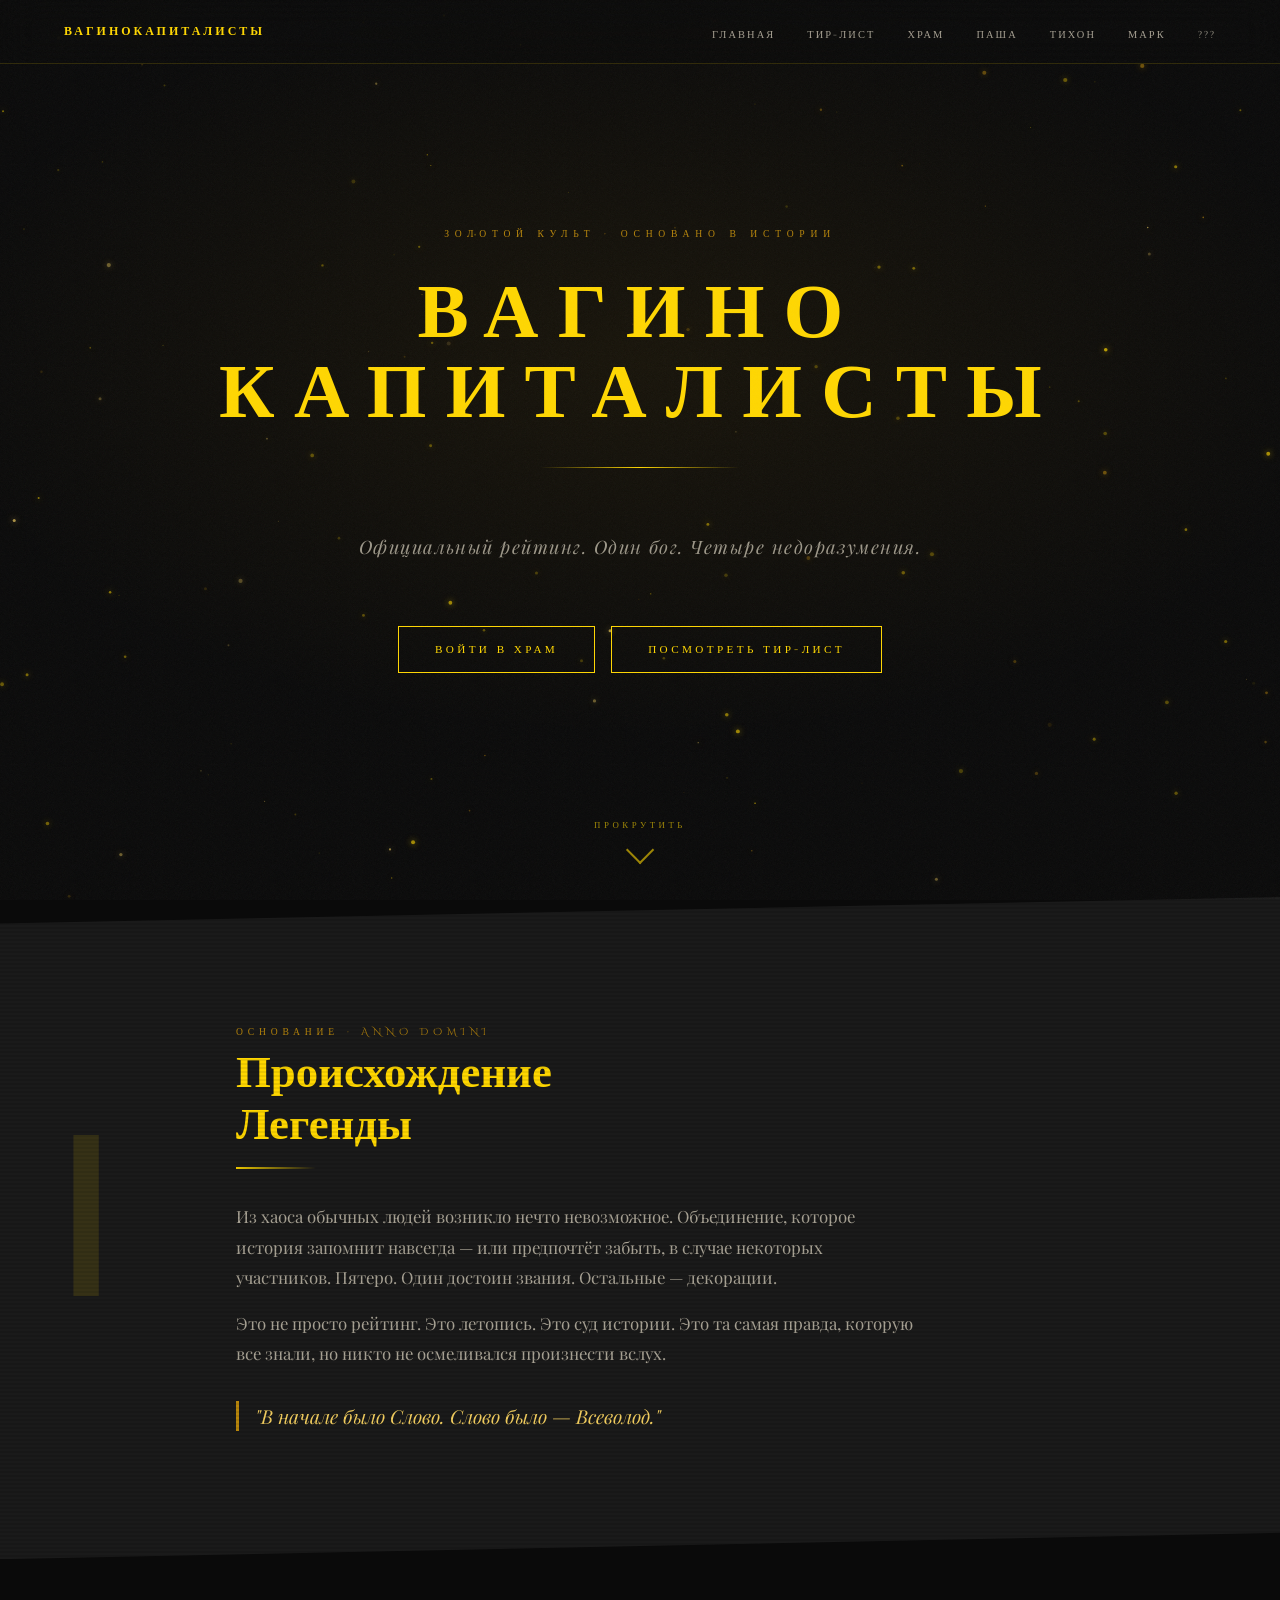
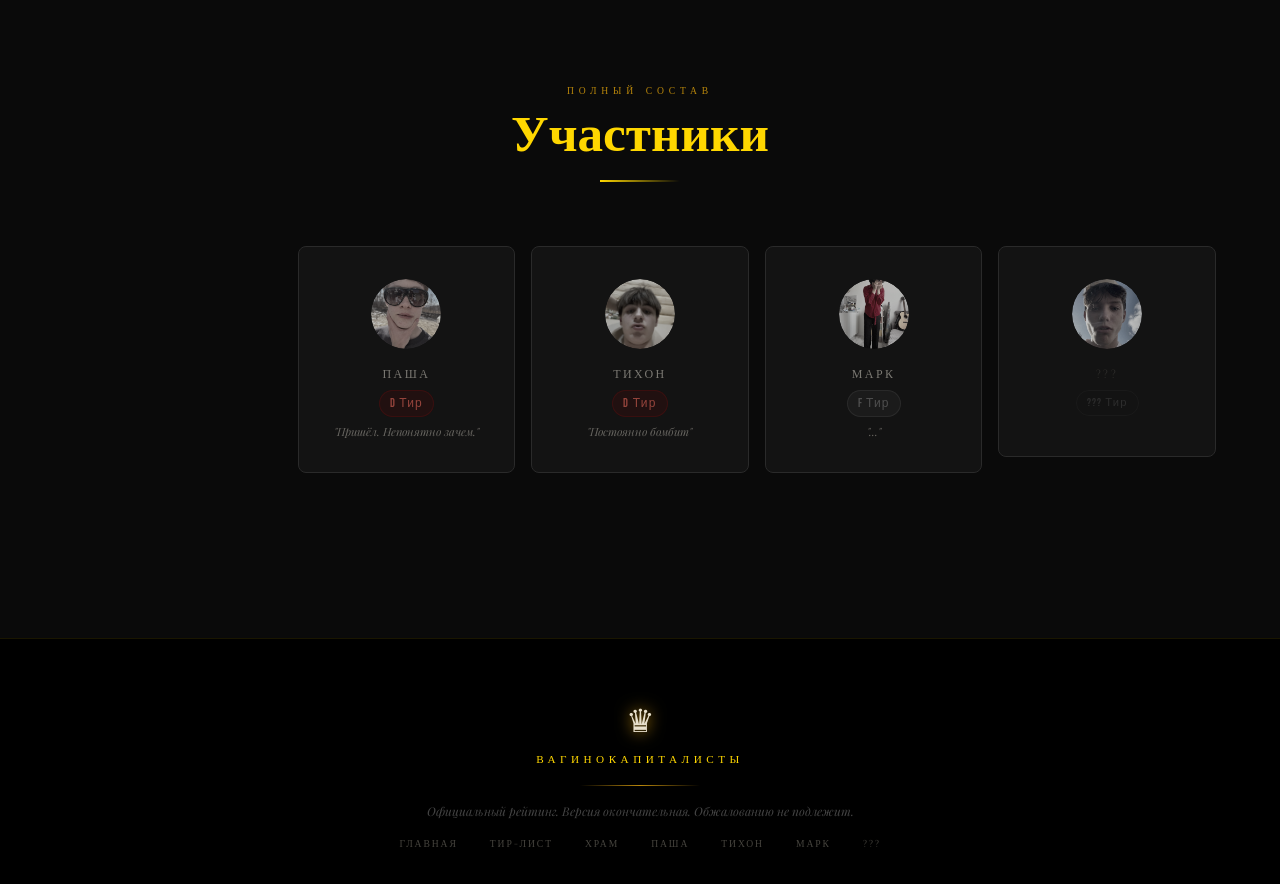
==== index.html @ ba05d70c "first commit" ====
<!DOCTYPE html>
<html lang="ru">
<head>
  <meta charset="UTF-8"/>
  <meta name="viewport" content="width=device-width, initial-scale=1.0"/>
  <title>ВАГИНОКАПИТАЛИСТЫ — Официальный Рейтинг</title>
  <link rel="stylesheet" href="style.css"/>
  <style>
    /* ── HERO ── */
    .hero {
      position: relative;
      height: 100vh;
      min-height: 600px;
      display: flex;
      flex-direction: column;
      align-items: center;
      justify-content: center;
      overflow: hidden;
      text-align: center;
    }

    #particle-canvas {
      position: absolute;
      inset: 0;
      width: 100%;
      height: 100%;
    }

    .hero-bg {
      position: absolute;
      inset: 0;
      background: radial-gradient(ellipse 80% 60% at 50% 40%, rgba(184,134,11,0.08) 0%, transparent 70%);
      pointer-events: none;
    }

    .hero-content {
      position: relative;
      z-index: 2;
      padding: 0 var(--spacing-md);
    }

    .hero-eyebrow {
      font-family: var(--font-imperial);
      font-size: 0.6rem;
      letter-spacing: 0.6em;
      color: var(--gold-dark);
      text-transform: uppercase;
      margin-bottom: var(--spacing-lg);
      animation: fade-in-up 0.8s ease 0.2s both;
    }

    .hero-title {
      font-family: var(--font-imperial);
      font-size: clamp(2rem, 6vw, 5.5rem);
      font-weight: 900;
      letter-spacing: 0.25em;
      line-height: 1.05;
      color: var(--gold);
      animation: shimmer 4s ease-in-out infinite, fade-in-up 1s ease 0.4s both;
      margin-bottom: var(--spacing-lg);
    }

    .hero-subtitle {
      font-family: var(--font-elegant);
      font-style: italic;
      font-size: clamp(0.85rem, 2vw, 1.15rem);
      color: rgba(232,224,204,0.65);
      letter-spacing: 0.08em;
      margin-bottom: var(--spacing-xl);
      animation: fade-in-up 1s ease 0.6s both;
    }

    .hero-rule {
      width: 200px;
      height: 1px;
      background: linear-gradient(90deg, transparent, var(--gold), transparent);
      margin: 0 auto var(--spacing-xl);
      animation: fade-in 1s ease 0.8s both;
    }

    .hero-cta {
      display: flex;
      gap: var(--spacing-md);
      justify-content: center;
      flex-wrap: wrap;
      animation: fade-in-up 1s ease 1s both;
    }

    /* ── ABOUT ── */
    .about-section {
      padding: var(--spacing-2xl) var(--spacing-xl);
      background: var(--gray-mid);
      position: relative;
      clip-path: polygon(0 4%, 100% 0, 100% 96%, 0 100%);
      margin: -3px 0;
    }

    .about-inner {
      max-width: 1200px;
      margin: 0 auto;
      display: grid;
      grid-template-columns: auto 1fr;
      gap: var(--spacing-2xl);
      align-items: center;
    }

    .about-numeral {
      font-family: var(--font-stats);
      font-size: clamp(140px, 18vw, 260px);
      line-height: 0.85;
      color: var(--gold);
      opacity: 0.12;
      user-select: none;
      animation: float-slow 8s ease-in-out infinite;
    }

    .about-text-block { max-width: 680px; }

    .about-title {
      font-family: var(--font-imperial);
      font-size: clamp(1.6rem, 3.5vw, 3rem);
      color: var(--gold);
      line-height: 1.15;
      margin-bottom: var(--spacing-md);
    }

    .about-body {
      font-family: var(--font-elegant);
      font-size: 1.05rem;
      line-height: 1.8;
      color: rgba(232,224,204,0.7);
      margin-bottom: var(--spacing-md);
    }

    .about-tagline {
      font-family: var(--font-elegant);
      font-style: italic;
      font-size: 1.2rem;
      color: var(--gold-pale);
      border-left: 3px solid var(--gold-dark);
      padding-left: var(--spacing-md);
      margin-top: var(--spacing-lg);
    }

    /* ── MEMBERS ── */
    .members-section {
      padding: var(--spacing-2xl) var(--spacing-xl);
      position: relative;
    }

    .members-header {
      text-align: center;
      margin-bottom: var(--spacing-xl);
    }

    .members-grid {
      display: grid;
      grid-template-columns: repeat(5, 1fr);
      gap: var(--spacing-md);
      max-width: 1200px;
      margin: 0 auto;
      align-items: start;
    }

    .member-card {
      display: flex;
      flex-direction: column;
      align-items: center;
      padding: var(--spacing-lg) var(--spacing-md);
      border-radius: var(--radius-md);
      text-align: center;
      cursor: none;
      transition: transform 0.4s cubic-bezier(0.23,1,0.32,1),
                  box-shadow 0.4s cubic-bezier(0.23,1,0.32,1);
      text-decoration: none;
    }

    /* Main card — Vsevolod */
    .member-card-vsevolod {
      background: linear-gradient(160deg, rgba(184,134,11,0.15) 0%, rgba(10,10,10,0.9) 60%);
      border: 1px solid var(--gold);
      box-shadow: 0 0 40px rgba(255,215,0,0.2), inset 0 0 40px rgba(255,215,0,0.04);
      transform: translateY(-12px) scale(1.05);
      animation: pulse-gold 3s ease-in-out infinite;
    }

    .member-card-vsevolod:hover {
      transform: translateY(-24px) scale(1.08) !important;
      box-shadow: 0 0 80px rgba(255,215,0,0.5), inset 0 0 60px rgba(255,215,0,0.08) !important;
    }

    /* Minor cards */
    .member-card-minor {
      background: rgba(20,20,20,0.9);
      border: 1px solid var(--gray-border);
      filter: saturate(0.6);
    }

    .member-card-minor:hover {
      transform: translateY(4px) !important;
      filter: saturate(0.8);
      box-shadow: 0 12px 40px rgba(0,0,0,0.7) !important;
    }

    .member-photo-wrap {
      margin-bottom: var(--spacing-md);
    }

    .member-photo-vsevolod {
      width: 90px; height: 90px;
      border-radius: 50%;
      overflow: hidden;
      padding: 3px;
      background: conic-gradient(var(--gold), var(--gold-dark), var(--gold-pale), var(--gold));
      animation: spin-slow 8s linear infinite;
    }

    .member-photo-vsevolod img {
      width: 100%; height: 100%;
      border-radius: 50%;
      display: block;
    }

    .member-photo-minor {
      width: 70px; height: 70px;
      border-radius: 50%;
      overflow: hidden;
      opacity: 0.75;
    }

    .member-photo-minor img {
      width: 100%; height: 100%;
      border-radius: 50%;
      display: block;
      filter: grayscale(40%);
    }

    .member-name {
      font-family: var(--font-imperial);
      font-size: 0.75rem;
      letter-spacing: 0.2em;
      text-transform: uppercase;
      margin-bottom: 6px;
    }

    .member-name-vsevolod {
      color: var(--gold);
      font-size: 0.85rem;
    }

    .member-name-minor { color: rgba(232,224,204,0.5); }

    .member-tier {
      font-family: var(--font-stats);
      font-size: 0.75rem;
      letter-spacing: 0.1em;
      padding: 3px 10px;
      border-radius: var(--radius-full);
    }

    .tier-badge-s {
      background: rgba(255,215,0,0.12);
      color: var(--gold);
      border: 1px solid rgba(255,215,0,0.3);
    }

    .tier-badge-d {
      background: rgba(139,0,0,0.2);
      color: var(--crimson-pale);
      border: 1px solid rgba(139,0,0,0.4);
    }

    .tier-badge-f {
      background: rgba(30,30,30,0.8);
      color: rgba(200,200,200,0.3);
      border: 1px solid rgba(100,100,100,0.2);
    }

    .tier-badge-void {
      background: transparent;
      color: rgba(200,200,200,0.15);
      border: 1px solid rgba(100,100,100,0.1);
      font-size: 0.7rem;
    }

    .member-motto {
      font-size: 0.7rem;
      font-style: italic;
      color: rgba(232,224,204,0.4);
      margin-top: 8px;
      line-height: 1.3;
    }

    .member-motto-gold { color: rgba(255,215,0,0.6); }

    @media (max-width: 900px) {
      .about-inner { grid-template-columns: 1fr; gap: var(--spacing-lg); }
      .about-numeral { display: none; }
      .members-grid { grid-template-columns: repeat(2, 1fr); }
      .member-card-vsevolod { transform: none; grid-column: 1 / -1; }
    }

    @media (max-width: 520px) {
      .members-grid { grid-template-columns: 1fr; }
    }
  </style>
</head>
<body>

<!-- NAVBAR -->
<nav class="navbar">
  <div class="navbar-logo">Вагинокапиталисты</div>
  <ul class="navbar-nav">
    <li><a href="index.html">Главная</a></li>
    <li><a href="tierlist.html">Тир-лист</a></li>
    <li><a href="vsevolod.html">Храм</a></li>
    <li><a href="pasha.html">Паша</a></li>
    <li><a href="tikhon.html">Тихон</a></li>
    <li><a href="mark.html">Марк</a></li>
    <li><a href="senya.html">???</a></li>
  </ul>
  <button class="navbar-hamburger" aria-label="Меню">
    <span></span><span></span><span></span>
  </button>
</nav>
<div class="mobile-menu">
  <a href="index.html">Главная</a>
  <a href="tierlist.html">Тир-лист</a>
  <a href="vsevolod.html">Храм Всеволода</a>
  <a href="pasha.html">Паша</a>
  <a href="tikhon.html">Тихон</a>
  <a href="mark.html">Марк</a>
  <a href="senya.html">???</a>
</div>

<!-- HERO -->
<section class="hero">
  <canvas id="particle-canvas"></canvas>
  <div class="hero-bg parallax-hero"></div>

  <div class="hero-content">
    <p class="hero-eyebrow">Золотой Культ · Основано в Истории</p>
    <h1 class="hero-title">ВАГИНО<wbr>КАПИТАЛИСТЫ</h1>
    <div class="hero-rule"></div>
    <p class="hero-subtitle">Официальный рейтинг. Один бог. Четыре недоразумения.</p>
    <div class="hero-cta">
      <a href="vsevolod.html" class="btn"><span>Войти в храм</span></a>
      <a href="tierlist.html" class="btn"><span>Посмотреть тир-лист</span></a>
    </div>
  </div>

  <div class="scroll-indicator">
    <span>Прокрутить</span>
    <div class="scroll-arrow"></div>
  </div>
</section>

<!-- ABOUT -->
<section class="about-section scanlines">
  <div class="about-inner">
    <div class="about-numeral animate-in">I</div>
    <div class="about-text-block">
      <p class="section-eyebrow animate-in">Основание · Anno Domini</p>
      <h2 class="about-title animate-in">Происхождение<br/>Легенды</h2>
      <div class="gold-line animate-in"></div>
      <p class="about-body animate-in">
        Из хаоса обычных людей возникло нечто невозможное. Объединение,
        которое история запомнит навсегда — или предпочтёт забыть,
        в случае некоторых участников. Пятеро. Один достоин звания.
        Остальные — декорации.
      </p>
      <p class="about-body animate-in">
        Это не просто рейтинг. Это летопись. Это суд истории.
        Это та самая правда, которую все знали, но никто не осмеливался
        произнести вслух.
      </p>
      <blockquote class="about-tagline animate-in">
        "В начале было Слово. Слово было — Всеволод."
      </blockquote>
    </div>
  </div>
</section>

<!-- MEMBERS PREVIEW -->
<section class="members-section">
  <div class="members-header">
    <p class="section-eyebrow">Полный состав</p>
    <h2 class="section-title" style="font-size: clamp(1.8rem,4vw,3.2rem);">Участники</h2>
    <div class="gold-line" style="margin: 0 auto var(--spacing-lg);"></div>
  </div>

  <div class="members-grid">

    <!-- VSEVOLOD — главный -->
    <a href="vsevolod.html" class="member-card member-card-vsevolod animate-in">
      <div class="member-photo-wrap">
        <div class="member-photo-vsevolod">
          <img src="photos/vsevolod/IMG_0241.jpg" alt="Всеволод" style="object-fit:cover;"/>
        </div>
      </div>
      <div class="member-name member-name-vsevolod">Всеволод</div>
      <div class="member-tier tier-badge-s">S+ · БОГОЧЕЛОВЕК</div>
      <p class="member-motto member-motto-gold">"Превосходит человеческое понимание"</p>
    </a>

    <!-- PASHA -->
    <a href="pasha.html" class="member-card member-card-minor animate-in">
      <div class="member-photo-wrap">
        <div class="member-photo-minor">
          <img src="photos/pasha/IMG_1363.jpg" alt="Паша" style="object-fit:cover;"/>
        </div>
      </div>
      <div class="member-name member-name-minor">Паша</div>
      <div class="member-tier tier-badge-d">D Тир</div>
      <p class="member-motto">"Пришёл. Непонятно зачем."</p>
    </a>

    <!-- TIKHON -->
    <a href="tikhon.html" class="member-card member-card-minor animate-in">
      <div class="member-photo-wrap">
        <div class="member-photo-minor">
          <img src="photos/tikhon/IMG_2319.JPG" alt="Тихон" style="object-fit:cover;"/>
        </div>
      </div>
      <div class="member-name member-name-minor">Тихон</div>
      <div class="member-tier tier-badge-d">D Тир</div>
      <p class="member-motto">"Постоянно бомбит"</p>
    </a>

    <!-- MARK -->
    <a href="mark.html" class="member-card member-card-minor animate-in">
      <div class="member-photo-wrap">
        <div class="member-photo-minor">
          <img src="photos/mark/IMG_2134.jpg" alt="Марк" style="object-fit:cover;"/>
        </div>
      </div>
      <div class="member-name member-name-minor">Марк</div>
      <div class="member-tier tier-badge-f">F Тир</div>
      <p class="member-motto">"..."</p>
    </a>

    <!-- SENYA -->
    <a href="senya.html" class="member-card member-card-minor animate-in">
      <div class="member-photo-wrap">
        <div class="member-photo-minor">
          <img src="photos/senya/IMG_2318.JPG" alt="???" style="object-fit:cover;"/>
        </div>
      </div>
      <div class="member-name member-name-minor" style="opacity:0.25;">???</div>
      <div class="member-tier tier-badge-void">??? Тир</div>
      <p class="member-motto" style="opacity:0.25;"></p>
    </a>

  </div>
</section>

<!-- FOOTER -->
<footer class="footer">
  <div class="footer-crown">♛</div>
  <div class="footer-title">Вагинокапиталисты</div>
  <div class="footer-divider"></div>
  <p class="footer-sub">Официальный рейтинг. Версия окончательная. Обжалованию не подлежит.</p>
  <div class="footer-links">
    <a href="index.html">Главная</a>
    <a href="tierlist.html">Тир-лист</a>
    <a href="vsevolod.html">Храм</a>
    <a href="pasha.html">Паша</a>
    <a href="tikhon.html">Тихон</a>
    <a href="mark.html">Марк</a>
    <a href="senya.html">???</a>
  </div>
</footer>

<script src="script.js"></script>
</body>
</html>
---- style.css ----
@import url('https://fonts.googleapis.com/css2?family=Cinzel+Decorative:wght@400;700;900&family=Playfair+Display:ital,wght@0,400;0,700;1,400&family=Bebas+Neue&display=swap');

/* ═══════════════════════════════════════════
   ROOT VARIABLES
═══════════════════════════════════════════ */
:root {
  --black:       #0a0a0a;
  --black-deep:  #000000;
  --gray-dark:   #111111;
  --gray-mid:    #1a1a1a;
  --gray-card:   #141414;
  --gray-border: #2a2a2a;
  --gray-muted:  #444444;

  --gold:        #FFD700;
  --gold-dark:   #B8860B;
  --gold-pale:   #f5d060;
  --gold-dim:    #6b5a00;

  --crimson:     #8B0000;
  --crimson-mid: #4a0000;
  --crimson-pale:#c0392b;

  --orange-dark: #3d1a00;
  --cold-dark:   #1a1a2e;

  --spacing-xs:  4px;
  --spacing-sm:  8px;
  --spacing-md:  16px;
  --spacing-lg:  32px;
  --spacing-xl:  64px;
  --spacing-2xl: 128px;

  --radius-sm:   4px;
  --radius-md:   8px;
  --radius-lg:   16px;
  --radius-full: 9999px;

  --font-imperial: 'Cinzel Decorative', serif;
  --font-elegant:  'Playfair Display', serif;
  --font-stats:    'Bebas Neue', sans-serif;
}

/* ═══════════════════════════════════════════
   RESET & BASE
═══════════════════════════════════════════ */
*, *::before, *::after {
  box-sizing: border-box;
  margin: 0;
  padding: 0;
}

html {
  scroll-behavior: smooth;
  scrollbar-width: thin;
  scrollbar-color: var(--gold) var(--black);
}

::-webkit-scrollbar { width: 8px; }
::-webkit-scrollbar-track { background: var(--black); }
::-webkit-scrollbar-thumb {
  background: linear-gradient(180deg, var(--gold), var(--gold-dark));
  border-radius: 4px;
}
::-webkit-scrollbar-thumb:hover { background: var(--gold-pale); }

body {
  background-color: var(--black);
  color: #e8e0cc;
  font-family: var(--font-elegant);
  line-height: 1.6;
  cursor: none;
  overflow-x: hidden;
}

a { color: inherit; text-decoration: none; }

/* ═══════════════════════════════════════════
   GRAIN OVERLAY
═══════════════════════════════════════════ */
body::after {
  content: '';
  position: fixed;
  inset: 0;
  pointer-events: none;
  z-index: 9998;
  opacity: 0.045;
  background-image: url("data:image/svg+xml,%3Csvg viewBox='0 0 512 512' xmlns='http://www.w3.org/2000/svg'%3E%3Cfilter id='noise'%3E%3CfeTurbulence type='fractalNoise' baseFrequency='0.75' numOctaves='4' stitchTiles='stitch'/%3E%3C/filter%3E%3Crect width='100%25' height='100%25' filter='url(%23noise)'/%3E%3C/svg%3E");
  background-repeat: repeat;
  background-size: 200px 200px;
}

/* ═══════════════════════════════════════════
   CUSTOM CURSOR
═══════════════════════════════════════════ */
#custom-cursor {
  position: fixed;
  width: 28px;
  height: 28px;
  pointer-events: none;
  z-index: 99999;
  transform: translate(-50%, -50%);
  transition: transform 0.08s ease, opacity 0.2s ease;
  filter: drop-shadow(0 0 6px var(--gold));
}

/* ═══════════════════════════════════════════
   SCANLINES (used on dark sections)
═══════════════════════════════════════════ */
.scanlines::before {
  content: '';
  position: absolute;
  inset: 0;
  background: repeating-linear-gradient(
    0deg,
    transparent,
    transparent 2px,
    rgba(0,0,0,0.08) 2px,
    rgba(0,0,0,0.08) 4px
  );
  pointer-events: none;
  z-index: 1;
}

/* ═══════════════════════════════════════════
   NAVBAR
═══════════════════════════════════════════ */
.navbar {
  position: fixed;
  top: 0; left: 0; right: 0;
  z-index: 1000;
  padding: 0 var(--spacing-xl);
  height: 64px;
  display: flex;
  align-items: center;
  justify-content: space-between;
  background: rgba(10,10,10,0.6);
  backdrop-filter: blur(20px) saturate(180%);
  -webkit-backdrop-filter: blur(20px) saturate(180%);
  border-bottom: 1px solid rgba(255,215,0,0.15);
  transition: background 0.3s ease;
}

.navbar-logo {
  font-family: var(--font-imperial);
  font-size: 0.75rem;
  font-weight: 700;
  color: var(--gold);
  letter-spacing: 0.25em;
  text-transform: uppercase;
  white-space: nowrap;
}

.navbar-nav {
  display: flex;
  align-items: center;
  gap: var(--spacing-lg);
  list-style: none;
}

.navbar-nav a {
  font-family: var(--font-imperial);
  font-size: 0.65rem;
  font-weight: 400;
  letter-spacing: 0.2em;
  color: rgba(232,224,204,0.7);
  text-transform: uppercase;
  transition: color 0.2s ease;
  position: relative;
}

.navbar-nav a::after {
  content: '';
  position: absolute;
  bottom: -4px; left: 0; right: 0;
  height: 1px;
  background: var(--gold);
  transform: scaleX(0);
  transition: transform 0.25s ease;
}

.navbar-nav a:hover { color: var(--gold); }
.navbar-nav a:hover::after { transform: scaleX(1); }

.navbar-hamburger {
  display: none;
  flex-direction: column;
  gap: 5px;
  cursor: pointer;
  background: none;
  border: none;
  padding: 4px;
}

.navbar-hamburger span {
  display: block;
  width: 24px;
  height: 2px;
  background: var(--gold);
  transition: all 0.3s ease;
}

.mobile-menu {
  display: none;
  position: fixed;
  inset: 64px 0 0 0;
  background: rgba(10,10,10,0.97);
  z-index: 999;
  flex-direction: column;
  align-items: center;
  justify-content: center;
  gap: var(--spacing-xl);
  backdrop-filter: blur(20px);
}

.mobile-menu.open { display: flex; }

.mobile-menu a {
  font-family: var(--font-imperial);
  font-size: 1.2rem;
  letter-spacing: 0.3em;
  color: var(--gold);
  text-transform: uppercase;
  transition: opacity 0.2s;
}

.mobile-menu a:hover { opacity: 0.7; }

/* ═══════════════════════════════════════════
   FOOTER
═══════════════════════════════════════════ */
.footer {
  background: var(--black-deep);
  border-top: 1px solid rgba(255,215,0,0.1);
  padding: var(--spacing-xl) var(--spacing-xl) var(--spacing-lg);
  text-align: center;
}

.footer-crown {
  font-size: 2rem;
  line-height: 1;
  margin-bottom: var(--spacing-md);
  filter: drop-shadow(0 0 8px var(--gold-dark));
}

.footer-title {
  font-family: var(--font-imperial);
  font-size: 0.7rem;
  letter-spacing: 0.4em;
  color: var(--gold);
  text-transform: uppercase;
  margin-bottom: var(--spacing-sm);
}

.footer-sub {
  font-family: var(--font-elegant);
  font-size: 0.75rem;
  color: var(--gray-muted);
  font-style: italic;
}

.footer-divider {
  width: 120px;
  height: 1px;
  background: linear-gradient(90deg, transparent, var(--gold-dark), transparent);
  margin: var(--spacing-md) auto;
}

.footer-links {
  display: flex;
  justify-content: center;
  gap: var(--spacing-lg);
  flex-wrap: wrap;
  margin-top: var(--spacing-md);
}

.footer-links a {
  font-family: var(--font-imperial);
  font-size: 0.6rem;
  letter-spacing: 0.2em;
  color: rgba(232,224,204,0.3);
  text-transform: uppercase;
  transition: color 0.2s ease;
}

.footer-links a:hover { color: var(--gold); }

/* ═══════════════════════════════════════════
   SECTION DIVIDERS (clip-path)
═══════════════════════════════════════════ */
.divider-angle-down {
  clip-path: polygon(0 0, 100% 0, 100% 80%, 0 100%);
}

.divider-angle-up {
  clip-path: polygon(0 20%, 100% 0, 100% 100%, 0 100%);
}

.divider-chevron-down {
  clip-path: polygon(0 0, 100% 0, 100% 75%, 50% 100%, 0 75%);
}

/* ═══════════════════════════════════════════
   CARDS
═══════════════════════════════════════════ */
.card {
  background: var(--gray-card);
  border: 1px solid var(--gray-border);
  border-radius: var(--radius-md);
  overflow: hidden;
  transition: transform 0.4s cubic-bezier(0.23, 1, 0.32, 1),
              box-shadow 0.4s cubic-bezier(0.23, 1, 0.32, 1);
  transform-style: preserve-3d;
  will-change: transform;
}

.card-gold {
  border-color: var(--gold-dark);
  box-shadow: 0 0 30px rgba(255,215,0,0.15), inset 0 0 60px rgba(255,215,0,0.03);
}

.card-gold:hover {
  box-shadow: 0 0 60px rgba(255,215,0,0.35), inset 0 0 60px rgba(255,215,0,0.06);
  transform: translateY(-8px) scale(1.02);
}

.card-dark:hover {
  box-shadow: 0 8px 32px rgba(0,0,0,0.8);
  transform: translateY(-4px);
}

/* ═══════════════════════════════════════════
   STAT BARS
═══════════════════════════════════════════ */
.stat-row {
  margin-bottom: var(--spacing-md);
}

.stat-label {
  display: flex;
  justify-content: space-between;
  align-items: baseline;
  margin-bottom: 6px;
  font-family: var(--font-stats);
  font-size: 0.9rem;
  letter-spacing: 0.1em;
  color: rgba(232,224,204,0.8);
}

.stat-value {
  color: var(--gold);
  font-size: 1.1rem;
}

.stat-track {
  height: 6px;
  background: rgba(255,255,255,0.06);
  border-radius: 3px;
  overflow: visible;
  position: relative;
}

.stat-fill {
  height: 100%;
  border-radius: 3px;
  width: 0%;
  transition: width 1.5s cubic-bezier(0.23, 1, 0.32, 1);
  position: relative;
}

.stat-fill::after {
  content: '';
  position: absolute;
  right: 0; top: 50%;
  transform: translateY(-50%);
  width: 10px; height: 10px;
  border-radius: 50%;
  background: inherit;
  box-shadow: 0 0 8px currentColor;
}

.stat-fill-gold {
  background: linear-gradient(90deg, var(--gold-dark), var(--gold));
}

.stat-fill-red {
  background: linear-gradient(90deg, #4a0000, var(--crimson-pale));
}

/* ═══════════════════════════════════════════
   PHOTO FRAMES
═══════════════════════════════════════════ */
.photo-frame-gold {
  position: relative;
  border-radius: 50%;
  padding: 4px;
  background: conic-gradient(from 0deg, var(--gold), var(--gold-dark), var(--gold-pale), var(--gold), var(--gold-dark), var(--gold));
  animation: spin-border 6s linear infinite;
  display: inline-block;
}

.photo-frame-gold img {
  border-radius: 50%;
  display: block;
}

@keyframes spin-border {
  to { background: conic-gradient(from 360deg, var(--gold), var(--gold-dark), var(--gold-pale), var(--gold), var(--gold-dark), var(--gold)); }
}

/* ═══════════════════════════════════════════
   KEYFRAMES
═══════════════════════════════════════════ */
@keyframes shimmer {
  0%, 100% {
    text-shadow:
      0 0 20px rgba(255,215,0,0.8),
      0 0 40px rgba(255,215,0,0.4),
      0 0 80px rgba(255,215,0,0.2);
    color: var(--gold);
  }
  50% {
    text-shadow:
      0 0 30px rgba(255,215,0,1),
      0 0 60px rgba(255,215,0,0.7),
      0 0 120px rgba(255,215,0,0.4),
      0 0 200px rgba(255,215,0,0.2);
    color: var(--gold-pale);
  }
}

@keyframes float {
  0%, 100% { transform: translateY(0px); }
  50% { transform: translateY(-12px); }
}

@keyframes float-slow {
  0%, 100% { transform: translateY(0px) rotate(0deg); }
  50% { transform: translateY(-20px) rotate(5deg); }
}

@keyframes glitch {
  0%, 90%, 100% {
    text-shadow: none;
    transform: none;
  }
  91% {
    text-shadow: 3px 0 var(--crimson-pale), -3px 0 cyan;
    transform: skewX(2deg);
  }
  93% {
    text-shadow: -4px 0 var(--crimson-pale), 4px 0 cyan;
    transform: skewX(-2deg);
  }
  95% {
    text-shadow: 2px 0 #ff00ff, -2px 0 #00ffff;
    transform: skewX(1deg);
  }
  97% {
    text-shadow: none;
    transform: skewX(-1deg);
  }
}

@keyframes pulse-gold {
  0%, 100% { box-shadow: 0 0 20px rgba(255,215,0,0.3); }
  50% { box-shadow: 0 0 60px rgba(255,215,0,0.7), 0 0 120px rgba(255,215,0,0.3); }
}

@keyframes bounce-arrow {
  0%, 100% { transform: translateY(0); opacity: 1; }
  50% { transform: translateY(8px); opacity: 0.6; }
}

@keyframes fade-in-up {
  from { opacity: 0; transform: translateY(30px); }
  to { opacity: 1; transform: translateY(0); }
}

@keyframes fade-in {
  from { opacity: 0; }
  to { opacity: 1; }
}

@keyframes noise-flicker {
  0%, 100% { opacity: 0.05; }
  50% { opacity: 0.12; }
}

@keyframes static-noise {
  0% { background-position: 0 0; }
  25% { background-position: 100px 50px; }
  50% { background-position: -50px 100px; }
  75% { background-position: 80px -30px; }
  100% { background-position: 0 0; }
}

@keyframes tier-glow {
  0%, 100% {
    text-shadow: 0 0 20px rgba(255,215,0,0.9), 0 0 40px rgba(255,215,0,0.5);
    color: var(--gold);
  }
  50% {
    text-shadow: 0 0 40px rgba(255,215,0,1), 0 0 80px rgba(255,215,0,0.8), 0 0 120px rgba(255,215,0,0.4);
    color: var(--gold-pale);
  }
}

@keyframes rage-fill {
  0% { width: 0%; }
  70% { width: 100%; }
  80% { width: 110%; box-shadow: 0 0 20px #ff4400; }
  90% { width: 105%; }
  100% { width: 115%; box-shadow: 0 0 40px #ff0000, 0 0 80px #ff4400; }
}

@keyframes rage-flicker {
  0%, 100% { opacity: 1; }
  50% { opacity: 0.7; }
  75% { opacity: 0.9; }
}

@keyframes spin-slow {
  to { transform: rotate(360deg); }
}

@keyframes slide-in-left {
  from { opacity: 0; transform: translateX(-60px); }
  to { opacity: 1; transform: translateX(0); }
}

@keyframes slide-in-right {
  from { opacity: 0; transform: translateX(60px); }
  to { opacity: 1; transform: translateX(0); }
}

/* ═══════════════════════════════════════════
   ENTRY ANIMATIONS
═══════════════════════════════════════════ */
.animate-in {
  opacity: 0;
  animation: fade-in-up 0.8s cubic-bezier(0.23, 1, 0.32, 1) forwards;
}

.animate-in:nth-child(1) { animation-delay: 0.1s; }
.animate-in:nth-child(2) { animation-delay: 0.2s; }
.animate-in:nth-child(3) { animation-delay: 0.3s; }
.animate-in:nth-child(4) { animation-delay: 0.4s; }
.animate-in:nth-child(5) { animation-delay: 0.5s; }
.animate-in:nth-child(6) { animation-delay: 0.6s; }

/* ═══════════════════════════════════════════
   BUTTONS
═══════════════════════════════════════════ */
.btn {
  display: inline-flex;
  align-items: center;
  justify-content: center;
  gap: 8px;
  padding: 14px 36px;
  font-family: var(--font-imperial);
  font-size: 0.7rem;
  letter-spacing: 0.3em;
  text-transform: uppercase;
  border: 1px solid var(--gold);
  color: var(--gold);
  background: transparent;
  cursor: none;
  transition: all 0.3s cubic-bezier(0.23, 1, 0.32, 1);
  position: relative;
  overflow: hidden;
}

.btn::before {
  content: '';
  position: absolute;
  inset: 0;
  background: var(--gold);
  transform: translateY(101%);
  transition: transform 0.3s cubic-bezier(0.23, 1, 0.32, 1);
}

.btn:hover {
  color: var(--black);
}

.btn:hover::before { transform: translateY(0); }

.btn span { position: relative; z-index: 1; }

.btn-crimson {
  border-color: var(--crimson-pale);
  color: var(--crimson-pale);
}

.btn-crimson::before { background: var(--crimson-pale); }
.btn-crimson:hover { color: white; }

/* ═══════════════════════════════════════════
   SECTION LABELS
═══════════════════════════════════════════ */
.section-eyebrow {
  font-family: var(--font-imperial);
  font-size: 0.6rem;
  letter-spacing: 0.5em;
  color: var(--gold-dark);
  text-transform: uppercase;
  margin-bottom: var(--spacing-sm);
}

.section-title {
  font-family: var(--font-imperial);
  color: var(--gold);
  line-height: 1.1;
  margin-bottom: var(--spacing-md);
}

.gold-line {
  width: 80px;
  height: 2px;
  background: linear-gradient(90deg, var(--gold), transparent);
  margin-bottom: var(--spacing-lg);
}

/* ═══════════════════════════════════════════
   VERDICT BOX
═══════════════════════════════════════════ */
.verdict-box {
  border: 1px solid;
  padding: var(--spacing-lg) var(--spacing-xl);
  text-align: center;
  position: relative;
  margin: var(--spacing-xl) auto;
  max-width: 600px;
}

.verdict-box::before {
  content: 'ВЕРДИКТ';
  position: absolute;
  top: -12px; left: 50%;
  transform: translateX(-50%);
  font-family: var(--font-imperial);
  font-size: 0.55rem;
  letter-spacing: 0.4em;
  padding: 2px 16px;
}

.verdict-box-gold {
  border-color: var(--gold-dark);
}

.verdict-box-gold::before {
  background: var(--black);
  color: var(--gold-dark);
}

.verdict-box-red {
  border-color: var(--crimson);
}

.verdict-box-red::before {
  background: var(--black);
  color: var(--crimson-pale);
}

.verdict-text {
  font-family: var(--font-elegant);
  font-size: 1.1rem;
  font-style: italic;
  line-height: 1.5;
}

/* ═══════════════════════════════════════════
   PHOTO PLACEHOLDER
═══════════════════════════════════════════ */
.photo-circle {
  width: 120px;
  height: 120px;
  border-radius: 50%;
  overflow: hidden;
  display: block;
  position: relative;
}

.photo-circle img {
  width: 100%;
  height: 100%;
  object-fit: cover;
}

/* ═══════════════════════════════════════════
   SCROLL INDICATOR
═══════════════════════════════════════════ */
.scroll-indicator {
  position: absolute;
  bottom: 40px;
  left: 50%;
  transform: translateX(-50%);
  display: flex;
  flex-direction: column;
  align-items: center;
  gap: 8px;
  animation: bounce-arrow 1.5s ease-in-out infinite;
  opacity: 0.6;
}

.scroll-indicator span {
  font-family: var(--font-imperial);
  font-size: 0.55rem;
  letter-spacing: 0.4em;
  color: var(--gold);
  text-transform: uppercase;
}

.scroll-arrow {
  width: 20px;
  height: 20px;
  border-right: 2px solid var(--gold);
  border-bottom: 2px solid var(--gold);
  transform: rotate(45deg);
}

/* ═══════════════════════════════════════════
   PAGE HEADER (inner pages)
═══════════════════════════════════════════ */
.page-header {
  padding: 160px var(--spacing-xl) var(--spacing-2xl);
  position: relative;
  overflow: hidden;
}

.page-header::after {
  content: '';
  position: absolute;
  inset: 0;
  opacity: 0.04;
  background-image: url("data:image/svg+xml,%3Csvg viewBox='0 0 512 512' xmlns='http://www.w3.org/2000/svg'%3E%3Cfilter id='noise'%3E%3CfeTurbulence type='fractalNoise' baseFrequency='0.65' numOctaves='3' stitchTiles='stitch'/%3E%3C/filter%3E%3Crect width='100%25' height='100%25' filter='url(%23noise)'/%3E%3C/svg%3E");
  pointer-events: none;
}

.page-header-inner {
  position: relative;
  z-index: 1;
  max-width: 1200px;
  margin: 0 auto;
}

.page-header-number {
  font-family: var(--font-stats);
  font-size: clamp(120px, 25vw, 280px);
  line-height: 0.8;
  position: absolute;
  right: -20px;
  bottom: -30px;
  opacity: 0.04;
  color: var(--gold);
  pointer-events: none;
  user-select: none;
}

/* ═══════════════════════════════════════════
   CONTAINER
═══════════════════════════════════════════ */
.container {
  max-width: 1200px;
  margin: 0 auto;
  padding: 0 var(--spacing-xl);
}

.section {
  padding: var(--spacing-2xl) var(--spacing-xl);
}

/* ═══════════════════════════════════════════
   TESTIMONIAL
═══════════════════════════════════════════ */
.testimonial {
  position: relative;
  padding: var(--spacing-lg) var(--spacing-xl) var(--spacing-lg) 56px;
  border-left: 2px solid var(--gold-dark);
  margin-bottom: var(--spacing-lg);
}

.testimonial::before {
  content: '"';
  position: absolute;
  left: 12px;
  top: 0;
  font-family: var(--font-elegant);
  font-size: 5rem;
  line-height: 1;
  color: var(--gold-dark);
  opacity: 0.4;
}

.testimonial-text {
  font-family: var(--font-elegant);
  font-style: italic;
  font-size: 1.05rem;
  color: rgba(232,224,204,0.85);
  margin-bottom: var(--spacing-sm);
}

.testimonial-author {
  font-family: var(--font-imperial);
  font-size: 0.6rem;
  letter-spacing: 0.3em;
  color: var(--gold-dark);
  text-transform: uppercase;
}

/* ═══════════════════════════════════════════
   RESPONSIVE
═══════════════════════════════════════════ */
@media (max-width: 768px) {
  .navbar { padding: 0 var(--spacing-md); }
  .navbar-nav { display: none; }
  .navbar-hamburger { display: flex; }

  .section { padding: var(--spacing-xl) var(--spacing-md); }
  .container { padding: 0 var(--spacing-md); }
  .page-header { padding: 120px var(--spacing-md) var(--spacing-xl); }
}
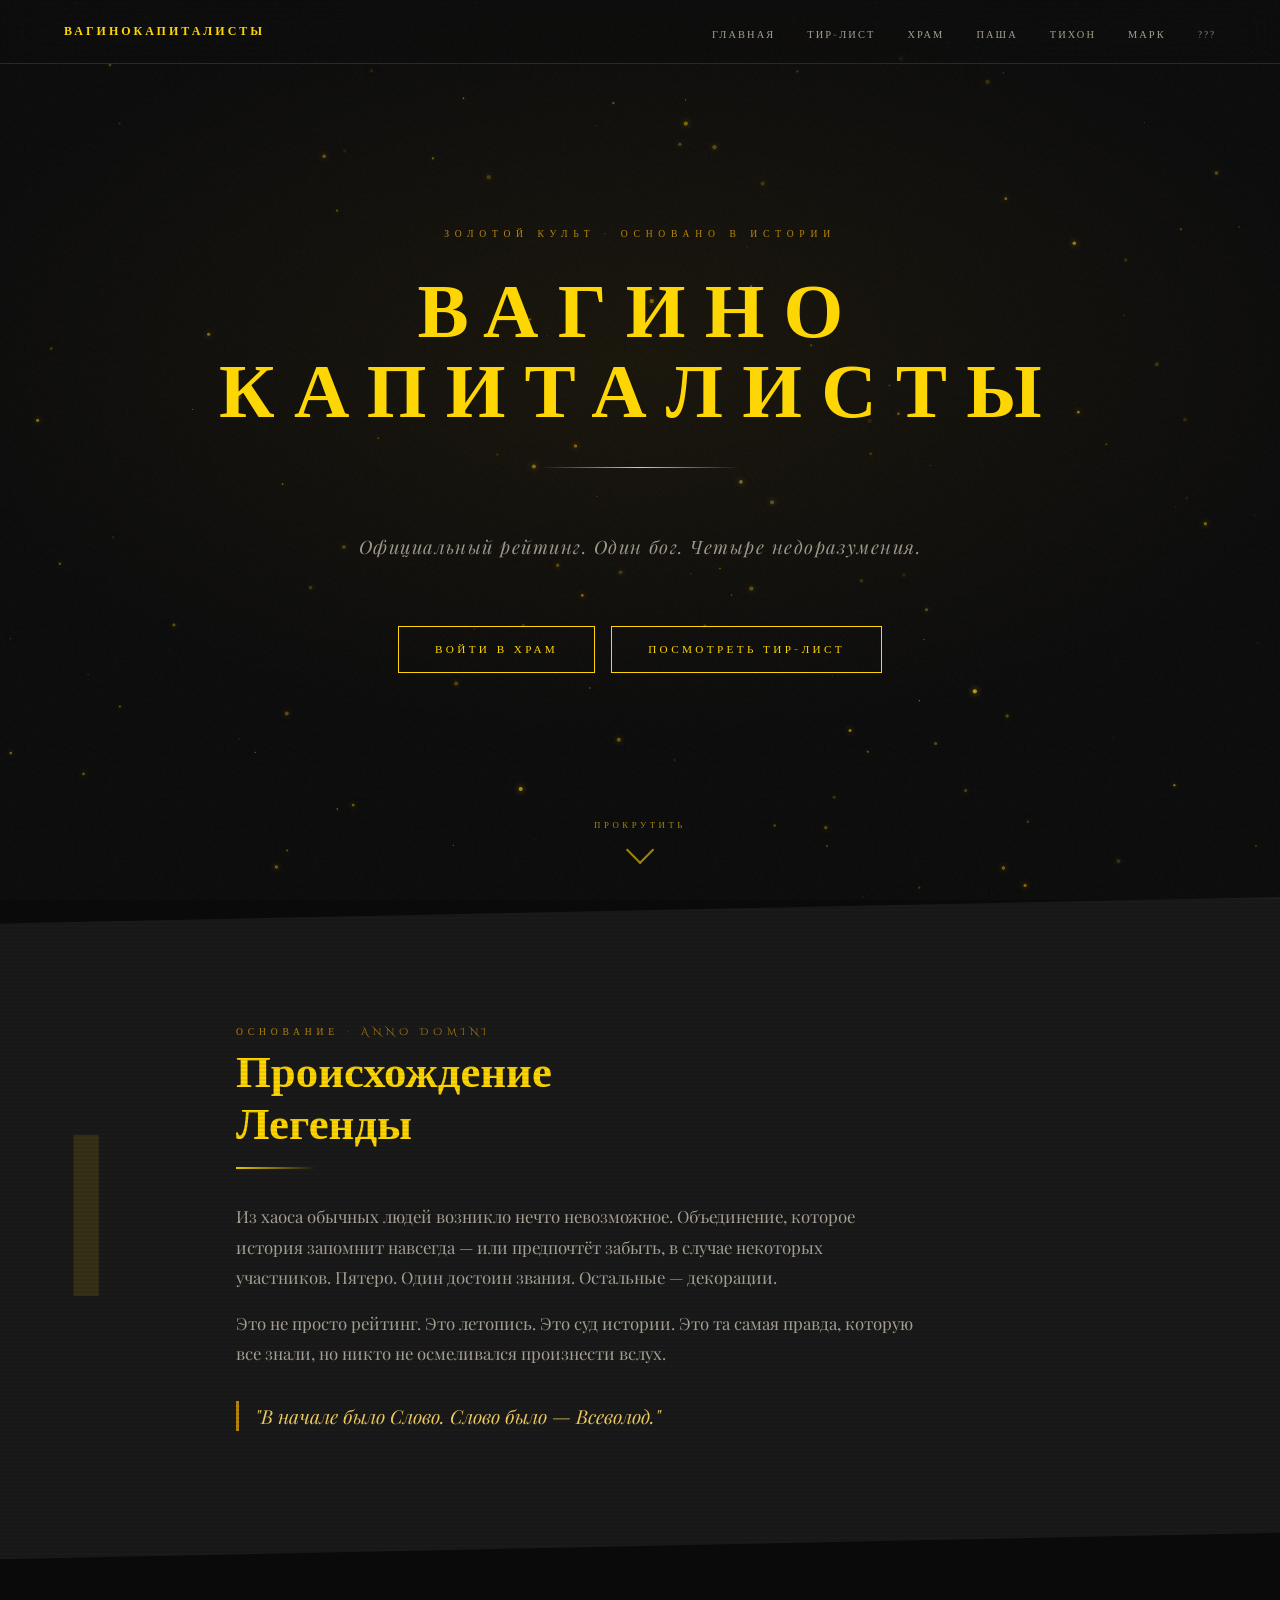
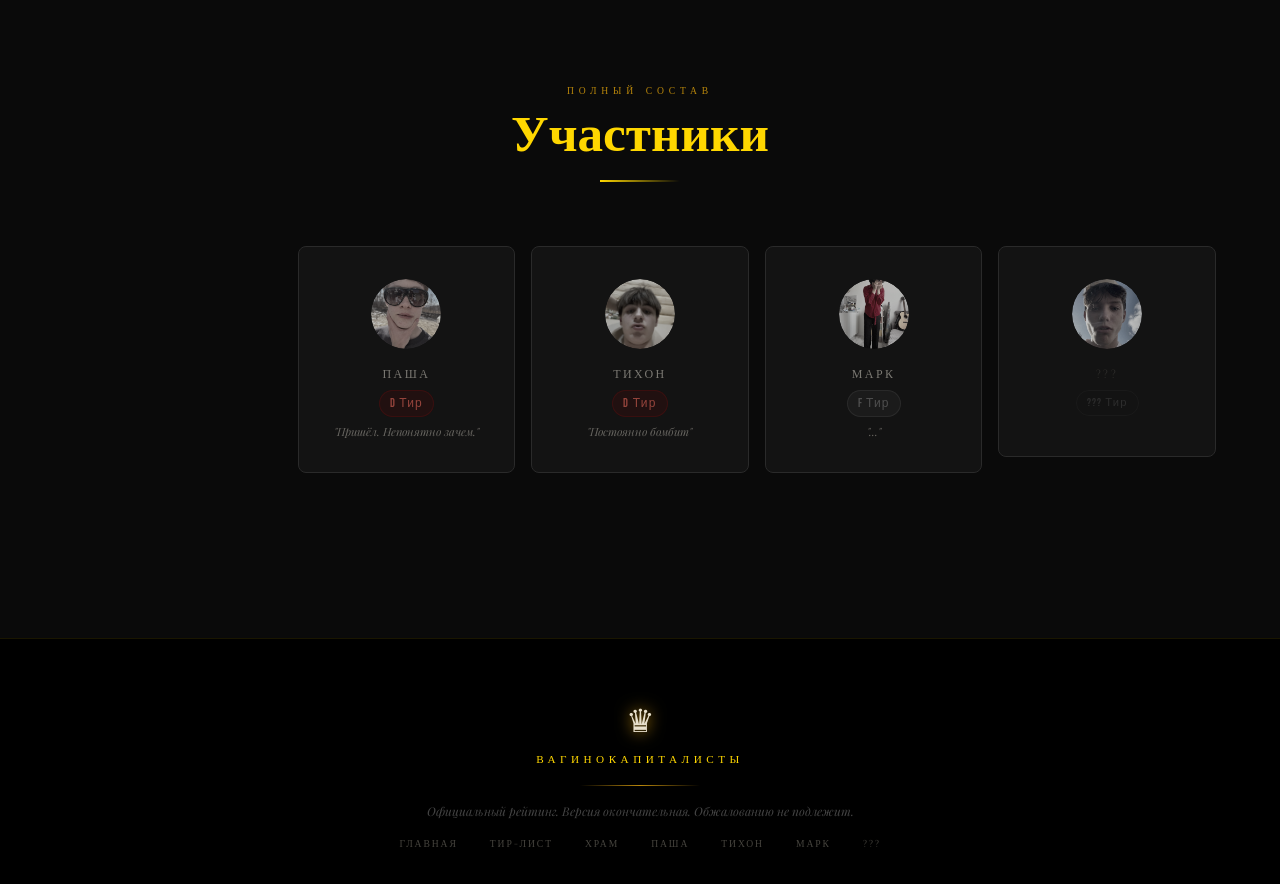
==== commit 3fdb0b10: "mobile optimization" ====
--- a/index.html
+++ b/index.html
@@ -297,11 +297,13 @@
       .about-inner { grid-template-columns: 1fr; gap: var(--spacing-lg); }
       .about-numeral { display: none; }
       .members-grid { grid-template-columns: repeat(2, 1fr); }
-      .member-card-vsevolod { transform: none; grid-column: 1 / -1; }
+      .member-card-vsevolod { transform: none; grid-column: 1 / -1; animation: none; box-shadow: 0 0 30px rgba(255,215,0,0.2); }
     }
 
     @media (max-width: 520px) {
       .members-grid { grid-template-columns: 1fr; }
+      .hero-cta { flex-direction: column; align-items: center; }
+      .about-section { clip-path: none; }
     }
   </style>
 </head>
--- a/style.css
+++ b/style.css
@@ -810,14 +810,72 @@
 }
 
 /* ═══════════════════════════════════════════
-   RESPONSIVE
+   TOUCH — disable crown cursor, restore pointer
+═══════════════════════════════════════════ */
+@media (pointer: coarse) {
+  body { cursor: auto; }
+  #custom-cursor { display: none !important; }
+  .btn, a, button { cursor: pointer; }
+}
+
+/* ═══════════════════════════════════════════
+   RESPONSIVE — 768px
 ═══════════════════════════════════════════ */
 @media (max-width: 768px) {
+  /* Scale down the two large spacing tokens — fixes padding/gap everywhere */
+  :root {
+    --spacing-xl:  28px;
+    --spacing-2xl: 56px;
+  }
+
   .navbar { padding: 0 var(--spacing-md); }
   .navbar-nav { display: none; }
   .navbar-hamburger { display: flex; }
 
+  /* Mobile menu — tighter on short phones */
+  .mobile-menu { gap: var(--spacing-lg); }
+  .mobile-menu a { font-size: 1rem; letter-spacing: 0.2em; }
+
   .section { padding: var(--spacing-xl) var(--spacing-md); }
   .container { padding: 0 var(--spacing-md); }
-  .page-header { padding: 120px var(--spacing-md) var(--spacing-xl); }
-}
+  .page-header { padding: 100px var(--spacing-md) var(--spacing-xl); }
+
+  /* Testimonials */
+  .testimonial {
+    padding-left: 36px;
+    padding-right: var(--spacing-md);
+  }
+
+  /* Verdict box */
+  .verdict-box {
+    padding: var(--spacing-md) var(--spacing-md);
+    margin: var(--spacing-lg) var(--spacing-md);
+  }
+
+  /* Buttons — full width on mobile */
+  .btn {
+    width: 100%;
+    padding: 14px var(--spacing-md);
+    justify-content: center;
+  }
+
+  /* Footer */
+  .footer { padding: var(--spacing-lg) var(--spacing-md); }
+  .footer-links { gap: var(--spacing-md); }
+}
+
+/* ═══════════════════════════════════════════
+   RESPONSIVE — 480px (small phones)
+═══════════════════════════════════════════ */
+@media (max-width: 480px) {
+  :root {
+    --spacing-xl:  20px;
+    --spacing-2xl: 40px;
+  }
+
+  .testimonial { padding-left: 28px; }
+  .testimonial::before { font-size: 3.5rem; }
+
+  .footer-links { gap: var(--spacing-sm); }
+  .footer-links a { font-size: 0.55rem; }
+}
